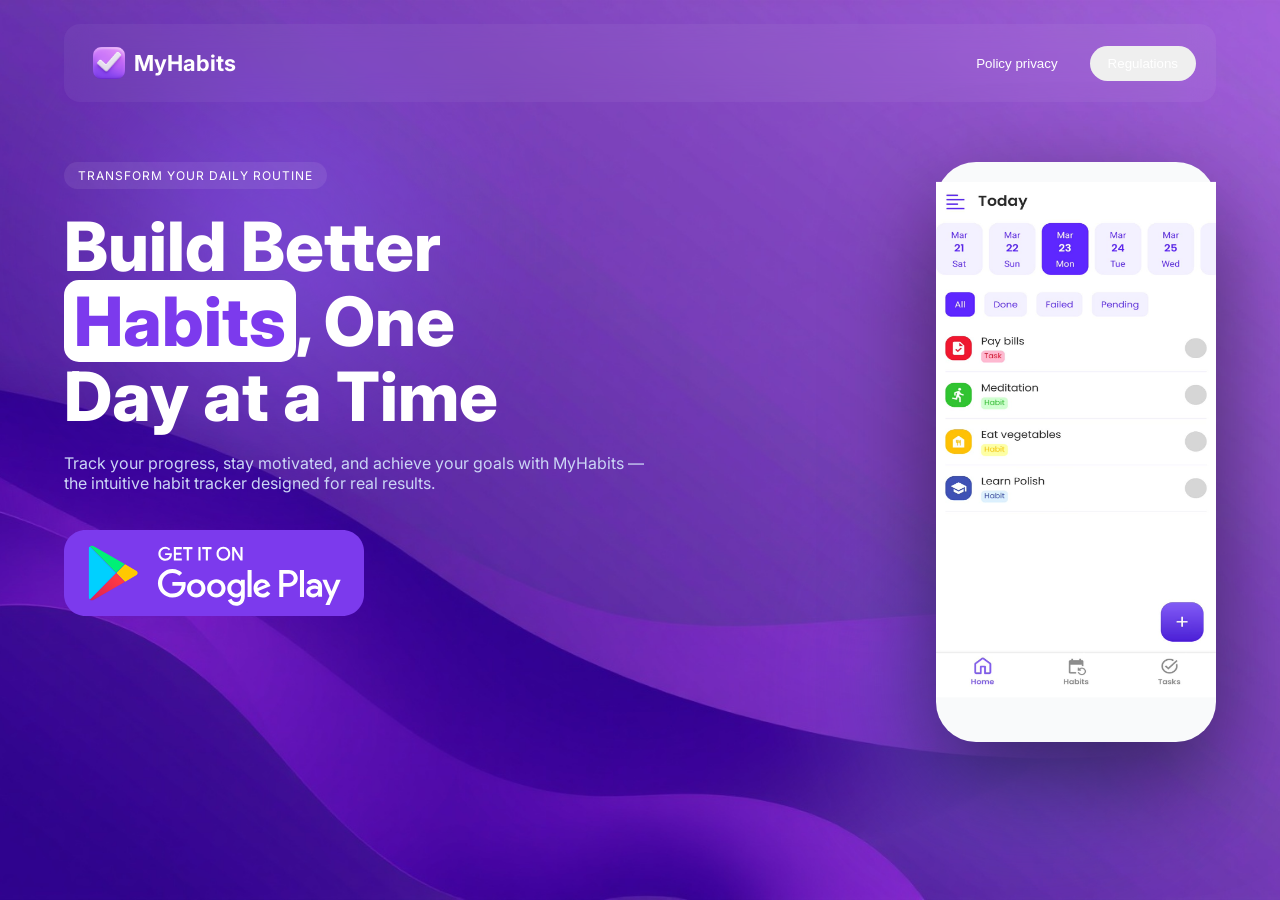
==== index.html @ 9478a7cd "Initial commit" ====
<!doctype html>
<html lang="pl">
  <head>
    <meta charset="UTF-8" />
    <meta name="viewport" content="width=device-width, initial-scale=1.0" />
    <title>MyHabits</title>

    <!-- Font -->
    <link
      href="https://fonts.googleapis.com/css2?family=Inter:wght@400;500;600;700;800&display=swap"
      rel="stylesheet"
    />

    <style>
      * {
        margin: 0;
        padding: 0;
        box-sizing: border-box;
      }

      body {
        font-family: 'Inter', sans-serif;
        color: white;
        min-height: 100vh;
        overflow-x: hidden;

        background-size: cover;
        background-position: center center;
        background-image: url('./background.jpg');
      }

      /* floating blobs */
      .blob {
        position: absolute;
        border-radius: 50%;
        filter: blur(80px);
        opacity: 0.5;
        animation: floatBlob 12s infinite ease-in-out;
      }

      .habit-color-name {
        background: white;
        color: #7c3aed;
        padding: 0px 10px;
        border-radius: 15px;
      }

      .get-google-play:hover {
        cursor: pointer;
      }

      .blob1 {
        width: 300px;
        height: 300px;
        background: #8b5cf6;
        top: 10%;
        left: 10%;
      }
      .blob2 {
        width: 250px;
        height: 250px;
        background: #6366f1;
        bottom: 10%;
        right: 10%;
        animation-delay: 3s;
      }

      @keyframes floatBlob {
        0%,
        100% {
          transform: translateY(0);
        }
        50% {
          transform: translateY(-40px);
        }
      }

      .container {
        max-width: 1200px;
        margin: auto;
        padding: 24px;
        position: relative;
        z-index: 2;
      }

      header {
        display: flex;
        justify-content: space-between;
        align-items: center;
        padding: 14px 20px;
        border-radius: 16px;
        background: rgba(255, 255, 255, 0.05);
        backdrop-filter: blur(12px);
        animation: fadeDown 1s ease;
      }

      .logo {
        font-size: 22px;
        font-weight: 700;
        display: flex;
        align-items: center;
      }

      nav a {
        margin: 0 14px;
        color: #cbd5f5;
        text-decoration: none;
        font-size: 14px;
        transition: 0.2s;
      }

      nav a:hover {
        color: white;
      }

      .auth-buttons button {
        margin-left: 10px;
        padding: 10px 18px;
        border-radius: 999px;
        border: none;
        cursor: pointer;
        font-weight: 500;
        transition: 0.2s;
      }

      .sign-in {
        background: transparent;
        border: 1px solid rgba(255, 255, 255, 0.3);
        color: white;
      }

      .get-started {
        color: white;
        animation: fadeDown 1s ease;
        transition: 0.3s;
      }

      .get-started:hover {
        transform: translateY(-2px) scale(1.03);
      }

      .hero {
        display: flex;
        justify-content: space-between;
        margin-top: 60px;
        gap: 60px;
      }

      .hero-text {
        max-width: 600px;
      }

      .badge {
        display: inline-block;
        padding: 6px 14px;
        border-radius: 999px;
        background: rgba(255, 255, 255, 0.08);
        font-size: 12px;
        margin-bottom: 20px;
        letter-spacing: 1px;
        animation: fadeUp 1s ease;
      }

      h1 {
        font-size: 68px;
        line-height: 1.1;
        margin-bottom: 20px;
        font-weight: 800;
        animation: fadeUp 1.2s ease;
      }

      p {
        color: #cbd5f5;
        margin-bottom: 30px;
        font-size: 16px;
        animation: fadeUp 1.4s ease;
      }

      .buttons button {
        padding: 16px 24px;
        border-radius: 14px;
        margin-right: 12px;
        font-weight: 600;
        cursor: pointer;
        transition: 0.25s;
      }

      .buttons button:hover {
        transform: translateY(-3px);
      }

      .ios {
        background: linear-gradient(135deg, #8b5cf6, #6366f1);
        box-shadow: 0 10px 30px rgba(139, 92, 246, 0.4);
        color: white;
      }

      .android {
        background: rgba(255, 255, 255, 0.05);
        border: 1px solid rgba(255, 255, 255, 0.2);
        color: white;
      }

      /* PHONE */
      .phone {
        width: 280px;
        height: 580px;
        background: #f9fafb;
        border-radius: 40px;
        /* padding: 4px; */
        color: black;
        box-shadow: 0 40px 100px rgba(0, 0, 0, 0.5);
        position: relative;
        /* animation: float 4s ease-in-out infinite; */

        img {
          border-radius: 20px;
        }
      }

      /* @keyframes float {
        0%,
        100% {
          transform: translateY(0);
        }
        50% {
          transform: translateY(-20px);
        }
      } */

      .status {
        display: flex;
        justify-content: space-between;
        font-size: 12px;
        margin-bottom: 10px;
        color: #555;
      }

      .app-title {
        font-weight: 600;
        margin-bottom: 10px;
      }

      .dot {
        width: 10px;
        height: 10px;
        border-radius: 50%;
        margin-right: 8px;
      }

      .footer {
        margin-top: 120px;
        text-align: center;
        color: #a5b4fc;
      }

      @keyframes fadeUp {
        from {
          opacity: 0;
          transform: translateY(20px);
        }
        to {
          opacity: 1;
          transform: translateY(0);
        }
      }

      @keyframes fadeDown {
        from {
          opacity: 0;
          transform: translateY(-20px);
        }
        to {
          opacity: 1;
          transform: translateY(0);
        }
      }

      @media (max-width: 900px) {
        .hero {
          flex-direction: column;
          text-align: center;
        }
        h1 {
          font-size: 42px;
        }
        .phone {
          margin-top: 40px;
        }
      }
    </style>
  </head>
  <body>
    <div class="blob blob1"></div>
    <div class="blob blob2"></div>

    <div class="container">
      <header>
        <div class="logo"><img src="./logo.png" height="50" width="50" />MyHabits</div>

        <div class="auth-buttons">
          <button class="sign-in">Policy privacy</button>
          <button class="get-started">Regulations</button>
        </div>
      </header>

      <section class="hero">
        <div class="hero-text">
          <div class="badge">TRANSFORM YOUR DAILY ROUTINE</div>
          <h1>
            Build Better<br />
            <span class="habit-color-name">Habits</span>, One<br />Day at a Time
          </h1>
          <p>
            Track your progress, stay motivated, and achieve your goals with MyHabits — the intuitive habit
            tracker designed for real results.
          </p>
          <img src="./google-play.svg" height="100" width="300" class="get-google-play get-started" />
        </div>

        <div class="phone">
          <img src="./screen.png" height="560" width="280" />
        </div>
      </section>

      <!-- <div class="footer">⭐ 4.9 rating · 50K+ users</div> -->
    </div>
  </body>
</html>
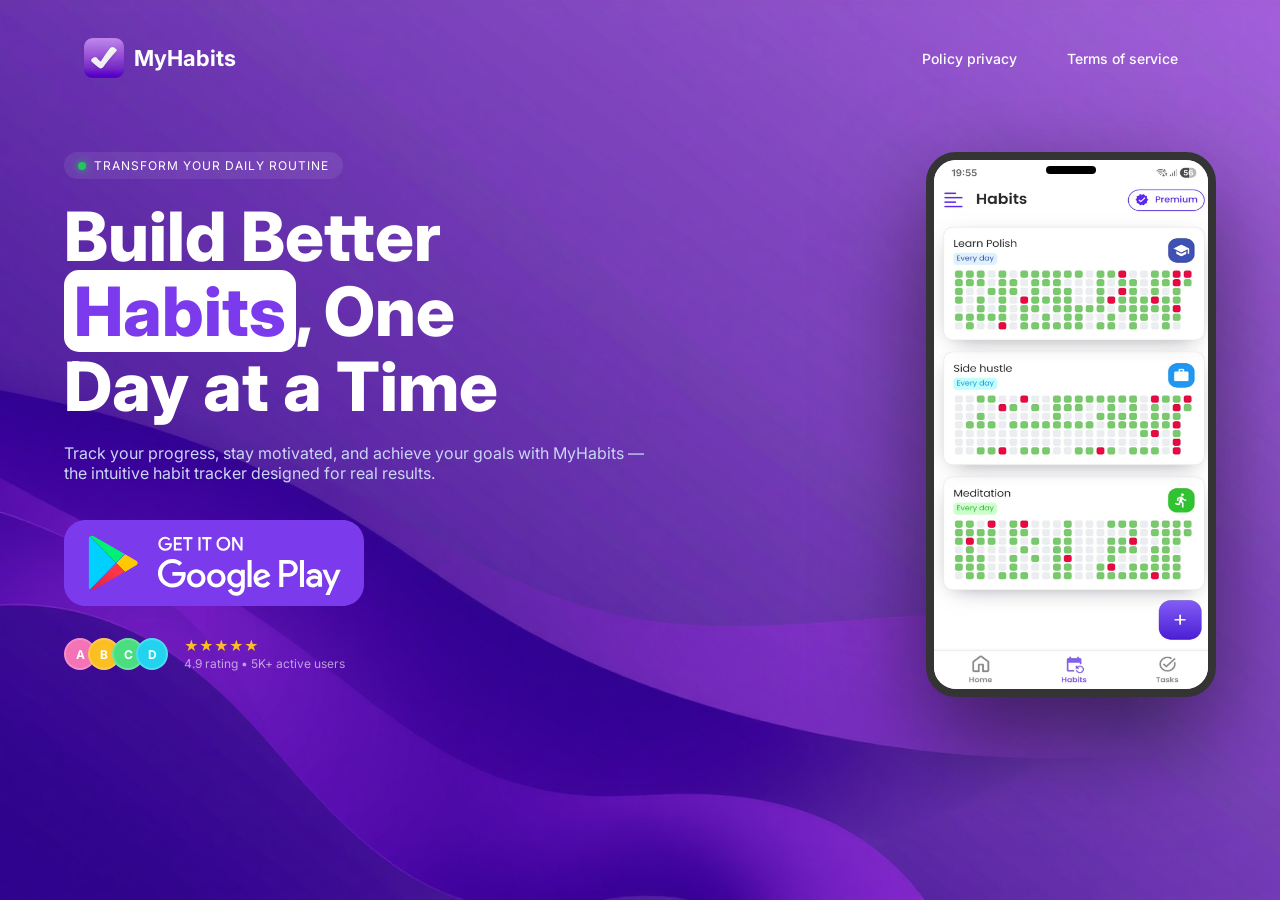
==== commit 62d115c1: "Finish page" ====
--- a/index.html
+++ b/index.html
@@ -4,6 +4,8 @@
     <meta charset="UTF-8" />
     <meta name="viewport" content="width=device-width, initial-scale=1.0" />
     <title>MyHabits</title>
+    <link rel="icon" type="image/png" sizes="196x196" href="./logo.png" />
+    <link rel="stylesheet" href="style.css" />
 
     <!-- Font -->
     <link
@@ -12,155 +14,6 @@
     />
 
     <style>
-      * {
-        margin: 0;
-        padding: 0;
-        box-sizing: border-box;
-      }
-
-      body {
-        font-family: 'Inter', sans-serif;
-        color: white;
-        min-height: 100vh;
-        overflow-x: hidden;
-
-        background-size: cover;
-        background-position: center center;
-        background-image: url('./background.jpg');
-      }
-
-      /* floating blobs */
-      .blob {
-        position: absolute;
-        border-radius: 50%;
-        filter: blur(80px);
-        opacity: 0.5;
-        animation: floatBlob 12s infinite ease-in-out;
-      }
-
-      .habit-color-name {
-        background: white;
-        color: #7c3aed;
-        padding: 0px 10px;
-        border-radius: 15px;
-      }
-
-      .get-google-play:hover {
-        cursor: pointer;
-      }
-
-      .blob1 {
-        width: 300px;
-        height: 300px;
-        background: #8b5cf6;
-        top: 10%;
-        left: 10%;
-      }
-      .blob2 {
-        width: 250px;
-        height: 250px;
-        background: #6366f1;
-        bottom: 10%;
-        right: 10%;
-        animation-delay: 3s;
-      }
-
-      @keyframes floatBlob {
-        0%,
-        100% {
-          transform: translateY(0);
-        }
-        50% {
-          transform: translateY(-40px);
-        }
-      }
-
-      .container {
-        max-width: 1200px;
-        margin: auto;
-        padding: 24px;
-        position: relative;
-        z-index: 2;
-      }
-
-      header {
-        display: flex;
-        justify-content: space-between;
-        align-items: center;
-        padding: 14px 20px;
-        border-radius: 16px;
-        background: rgba(255, 255, 255, 0.05);
-        backdrop-filter: blur(12px);
-        animation: fadeDown 1s ease;
-      }
-
-      .logo {
-        font-size: 22px;
-        font-weight: 700;
-        display: flex;
-        align-items: center;
-      }
-
-      nav a {
-        margin: 0 14px;
-        color: #cbd5f5;
-        text-decoration: none;
-        font-size: 14px;
-        transition: 0.2s;
-      }
-
-      nav a:hover {
-        color: white;
-      }
-
-      .auth-buttons button {
-        margin-left: 10px;
-        padding: 10px 18px;
-        border-radius: 999px;
-        border: none;
-        cursor: pointer;
-        font-weight: 500;
-        transition: 0.2s;
-      }
-
-      .sign-in {
-        background: transparent;
-        border: 1px solid rgba(255, 255, 255, 0.3);
-        color: white;
-      }
-
-      .get-started {
-        color: white;
-        animation: fadeDown 1s ease;
-        transition: 0.3s;
-      }
-
-      .get-started:hover {
-        transform: translateY(-2px) scale(1.03);
-      }
-
-      .hero {
-        display: flex;
-        justify-content: space-between;
-        margin-top: 60px;
-        gap: 60px;
-      }
-
-      .hero-text {
-        max-width: 600px;
-      }
-
-      .badge {
-        display: inline-block;
-        padding: 6px 14px;
-        border-radius: 999px;
-        background: rgba(255, 255, 255, 0.08);
-        font-size: 12px;
-        margin-bottom: 20px;
-        letter-spacing: 1px;
-        animation: fadeUp 1s ease;
-      }
-
       h1 {
         font-size: 68px;
         line-height: 1.1;
@@ -175,132 +28,19 @@
         font-size: 16px;
         animation: fadeUp 1.4s ease;
       }
-
-      .buttons button {
-        padding: 16px 24px;
-        border-radius: 14px;
-        margin-right: 12px;
-        font-weight: 600;
-        cursor: pointer;
-        transition: 0.25s;
-      }
-
-      .buttons button:hover {
-        transform: translateY(-3px);
-      }
-
-      .ios {
-        background: linear-gradient(135deg, #8b5cf6, #6366f1);
-        box-shadow: 0 10px 30px rgba(139, 92, 246, 0.4);
-        color: white;
-      }
-
-      .android {
-        background: rgba(255, 255, 255, 0.05);
-        border: 1px solid rgba(255, 255, 255, 0.2);
-        color: white;
-      }
-
-      /* PHONE */
-      .phone {
-        width: 280px;
-        height: 580px;
-        background: #f9fafb;
-        border-radius: 40px;
-        /* padding: 4px; */
-        color: black;
-        box-shadow: 0 40px 100px rgba(0, 0, 0, 0.5);
-        position: relative;
-        /* animation: float 4s ease-in-out infinite; */
-
-        img {
-          border-radius: 20px;
-        }
-      }
-
-      /* @keyframes float {
-        0%,
-        100% {
-          transform: translateY(0);
-        }
-        50% {
-          transform: translateY(-20px);
-        }
-      } */
-
-      .status {
-        display: flex;
-        justify-content: space-between;
-        font-size: 12px;
-        margin-bottom: 10px;
-        color: #555;
-      }
-
-      .app-title {
-        font-weight: 600;
-        margin-bottom: 10px;
-      }
-
-      .dot {
-        width: 10px;
-        height: 10px;
-        border-radius: 50%;
-        margin-right: 8px;
-      }
-
-      .footer {
-        margin-top: 120px;
-        text-align: center;
-        color: #a5b4fc;
-      }
-
-      @keyframes fadeUp {
-        from {
-          opacity: 0;
-          transform: translateY(20px);
-        }
-        to {
-          opacity: 1;
-          transform: translateY(0);
-        }
-      }
-
-      @keyframes fadeDown {
-        from {
-          opacity: 0;
-          transform: translateY(-20px);
-        }
-        to {
-          opacity: 1;
-          transform: translateY(0);
-        }
-      }
-
-      @media (max-width: 900px) {
-        .hero {
-          flex-direction: column;
-          text-align: center;
-        }
-        h1 {
-          font-size: 42px;
-        }
-        .phone {
-          margin-top: 40px;
-        }
-      }
     </style>
   </head>
+
   <body>
-    <div class="blob blob1"></div>
-    <div class="blob blob2"></div>
-
     <div class="container">
       <header>
-        <div class="logo"><img src="./logo.png" height="50" width="50" />MyHabits</div>
+        <div class="logo">
+          <img src="./logo.png" height="40" width="40" style="margin-right: 10px" />MyHabits
+        </div>
 
         <div class="auth-buttons">
-          <button class="sign-in">Policy privacy</button>
-          <button class="get-started">Regulations</button>
+          <a href="./privacy.html" class="sign-in">Policy privacy</a>
+          <a href="./terms-service.html" class="sign-in">Terms of service</a>
         </div>
       </header>
 
@@ -315,15 +55,30 @@
             Track your progress, stay motivated, and achieve your goals with MyHabits — the intuitive habit
             tracker designed for real results.
           </p>
-          <img src="./google-play.svg" height="100" width="300" class="get-google-play get-started" />
+          <a href="www.youtube.com" target="_blank">
+            <img src="./google-play.svg" height="100" width="300" class="get-google-play get-started" />
+          </a>
+
+          <div class="footer">
+            <div class="avatars">
+              <div class="avatar a1">A</div>
+              <div class="avatar a2">B</div>
+              <div class="avatar a3">C</div>
+              <div class="avatar a4">D</div>
+            </div>
+
+            <div class="rating">
+              <div class="stars">★★★★★</div>
+              <div class="footer-text">4.9 rating • 5K+ active users</div>
+            </div>
+          </div>
         </div>
 
         <div class="phone">
-          <img src="./screen.png" height="560" width="280" />
+          <div class="notch"></div>
+          <img src="./screen.jpeg" height="560" width="280" />
         </div>
       </section>
-
-      <!-- <div class="footer">⭐ 4.9 rating · 50K+ users</div> -->
     </div>
   </body>
 </html>
--- a/style.css
+++ b/style.css
@@ -0,0 +1,297 @@
+* {
+  margin: 0;
+  padding: 0;
+  box-sizing: border-box;
+}
+
+body {
+  font-family: 'Inter', sans-serif;
+  color: white;
+  min-height: 100vh;
+  overflow-x: hidden;
+
+  background-size: cover;
+  background-position: center center;
+  background-image: url('./background.jpg');
+}
+
+/* floating blobs */
+.blob {
+  position: absolute;
+  border-radius: 50%;
+  filter: blur(80px);
+  opacity: 0.5;
+  animation: floatBlob 12s infinite ease-in-out;
+}
+
+.habit-color-name {
+  background: white;
+  color: #7c3aed;
+  padding: 0px 10px;
+  border-radius: 15px;
+}
+
+.get-google-play:hover {
+  cursor: pointer;
+}
+
+@keyframes floatBlob {
+  0%,
+  100% {
+    transform: translateY(0);
+  }
+  50% {
+    transform: translateY(-40px);
+  }
+}
+
+.container {
+  max-width: 1200px;
+  margin: auto;
+  padding: 24px;
+  position: relative;
+  z-index: 2;
+}
+
+header {
+  display: flex;
+  justify-content: space-between;
+  align-items: center;
+  padding: 14px 20px;
+  border-radius: 16px;
+  animation: fadeDown 1s ease;
+
+  a {
+    text-decoration: none;
+    color: white;
+  }
+}
+
+.logo {
+  font-size: 22px;
+  font-weight: 700;
+  display: flex;
+  align-items: center;
+}
+
+nav a {
+  margin: 0 14px;
+  color: #cbd5f5;
+  text-decoration: none;
+  font-size: 14px;
+  transition: 0.2s;
+}
+
+nav a:hover {
+  color: white;
+}
+
+.auth-buttons a {
+  margin-left: 10px;
+  padding: 10px 18px;
+  border-radius: 999px;
+  border: none;
+  cursor: pointer;
+  font-weight: 500;
+  transition: 0.2s;
+  text-decoration: none;
+  font-size: 14px;
+}
+
+.sign-in {
+  background: transparent;
+  border: 1px solid rgba(255, 255, 255, 0.3);
+  color: white;
+}
+
+.get-started {
+  color: white;
+  animation: fadeDown 1s ease;
+  transition: 0.3s;
+}
+
+.get-started:hover {
+  transform: translateY(-2px) scale(1.03);
+}
+
+.hero {
+  display: flex;
+  justify-content: space-between;
+  margin-top: 60px;
+  gap: 60px;
+}
+
+.hero-text {
+  max-width: 600px;
+}
+
+.badge {
+  display: inline-flex;
+  align-items: center;
+  gap: 8px;
+  padding: 6px 14px;
+  border-radius: 999px;
+  background: rgba(255, 255, 255, 0.08);
+  font-size: 12px;
+  margin-bottom: 20px;
+  letter-spacing: 1px;
+}
+
+.badge::before {
+  content: '';
+  width: 8px;
+  height: 8px;
+  border-radius: 50%;
+  background: #22c55e;
+  box-shadow: 0 0 8px #22c55e;
+}
+
+.buttons button {
+  padding: 16px 24px;
+  border-radius: 14px;
+  margin-right: 12px;
+  font-weight: 600;
+  cursor: pointer;
+  transition: 0.25s;
+}
+
+.buttons button:hover {
+  transform: translateY(-3px);
+}
+
+.phone {
+  width: 290px;
+  height: 545px;
+  background: #f9fafb;
+  border-radius: 30px;
+  color: black;
+  box-shadow: 0 40px 100px rgba(0, 0, 0, 0.5);
+  position: relative;
+  overflow: hidden;
+  border: solid 8px #353434;
+  animation: float 4s ease-in-out infinite;
+
+  img {
+    border-radius: 20px;
+  }
+}
+
+.notch {
+  position: absolute;
+  top: 6px;
+  left: 50%;
+  transform: translateX(-50%);
+  width: 50px;
+  height: 8px;
+  background: #000;
+  border-radius: 20px;
+  z-index: 3;
+}
+
+@keyframes float {
+  0%,
+  100% {
+    transform: translateY(0);
+  }
+  50% {
+    transform: translateY(-20px);
+  }
+}
+
+.footer {
+  margin-top: 20px;
+  display: flex;
+  align-items: center;
+  gap: 16px;
+  flex-wrap: wrap;
+  color: #a5b4fc;
+}
+
+.avatars {
+  display: flex;
+}
+
+.avatar {
+  width: 32px;
+  height: 32px;
+  border-radius: 50%;
+  display: flex;
+  align-items: center;
+  justify-content: center;
+  font-size: 12px;
+  font-weight: 700;
+  color: white;
+  border: 2px solid rgba(255, 255, 255, 0.2);
+  margin-left: -8px;
+}
+
+.avatar:first-child {
+  margin-left: 0;
+}
+
+.a1 {
+  background: #f472b6;
+}
+.a2 {
+  background: #fbbf24;
+}
+.a3 {
+  background: #4ade80;
+}
+.a4 {
+  background: #22d3ee;
+}
+
+.rating {
+  display: flex;
+  flex-direction: column;
+  align-items: flex-start;
+}
+
+.stars {
+  display: flex;
+  gap: 2px;
+  color: #fbbf24;
+  font-size: 14px;
+}
+
+.footer-text {
+  font-size: 12px;
+  color: rgba(255, 255, 255, 0.6);
+  margin-top: 2px;
+}
+
+@keyframes fadeUp {
+  from {
+    opacity: 0;
+    transform: translateY(20px);
+  }
+  to {
+    opacity: 1;
+    transform: translateY(0);
+  }
+}
+
+@keyframes fadeDown {
+  from {
+    opacity: 0;
+    transform: translateY(-20px);
+  }
+  to {
+    opacity: 1;
+    transform: translateY(0);
+  }
+}
+
+@media (max-width: 900px) {
+  .hero {
+    flex-direction: column;
+    text-align: center;
+  }
+  h1 {
+    font-size: 42px;
+  }
+  .phone {
+    margin-top: 40px;
+  }
+}
